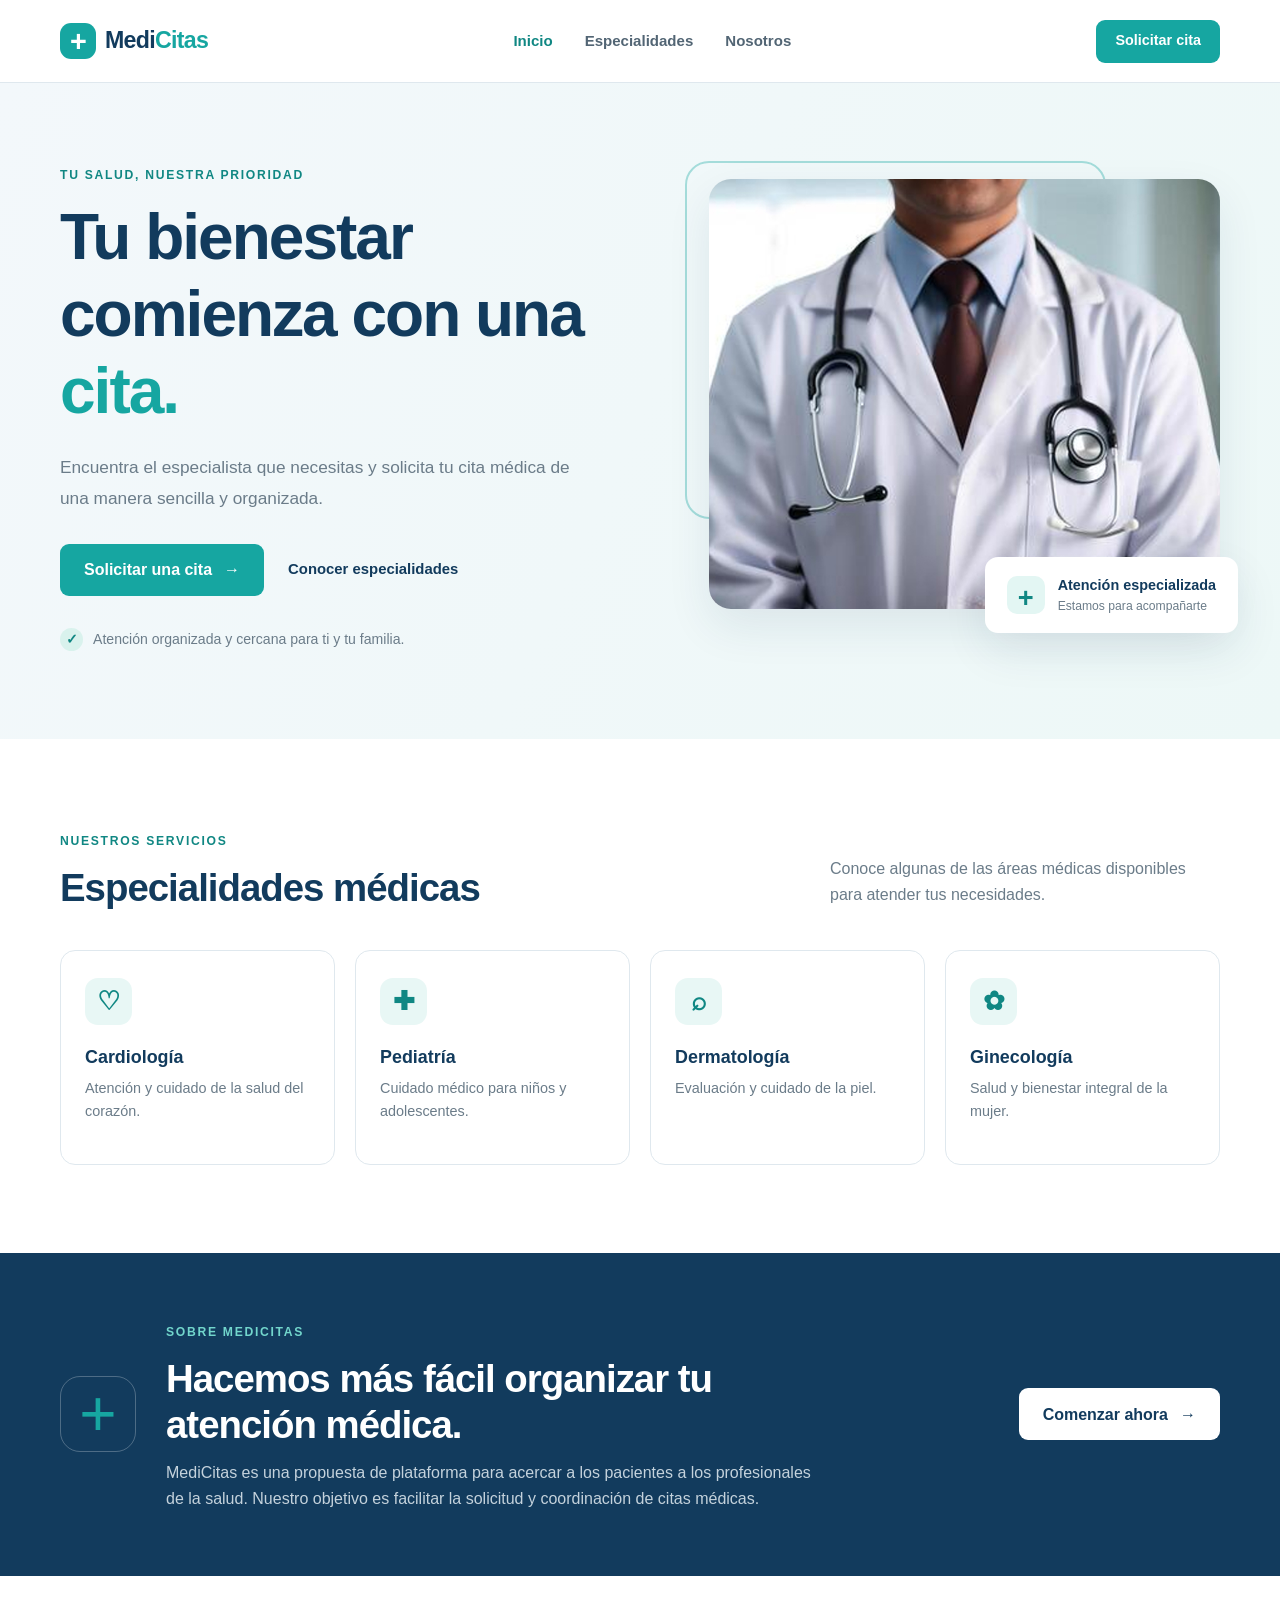
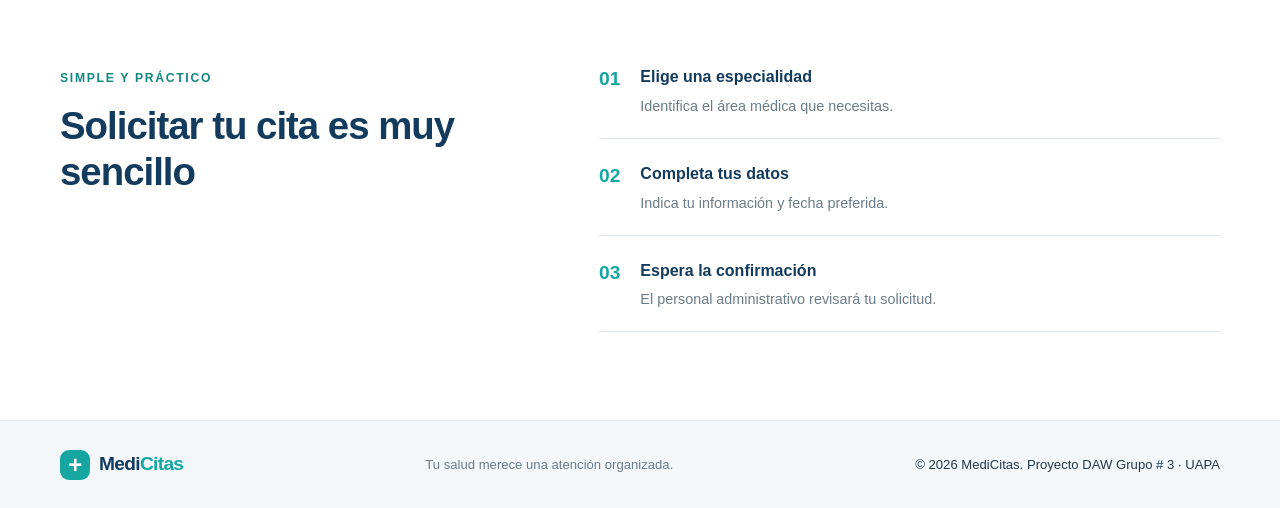
==== index.html @ 459c17ff "Add files via upload" ====
<!DOCTYPE html>
<html lang="es-DO">
<head>
    <meta charset="UTF-8">
    <meta name="viewport" content="width=device-width, initial-scale=1.0">
    <meta name="description" content="MediCitas: encuentra especialistas y solicita tu próxima cita médica.">
    <title>MediCitas | Atención médica a tu alcance</title>
    <link rel="stylesheet" href="css/estilos.css">
</head>
<body>
    <header class="encabezado-sitio">
        <div class="contenedor contenido-encabezado">
            <a class="marca" href="index.html" aria-label="MediCitas, página de inicio">
                <span class="marca-icono">+</span>
                <span>Medi<span class="marca-acento">Citas</span></span>
            </a>

            <nav class="menu-principal" aria-label="Navegación principal">
                <ul>
                    <li><a class="enlace-menu activo" href="index.html">Inicio</a></li>
                    <li><a class="enlace-menu" href="#especialidades">Especialidades</a></li>
                    <li><a class="enlace-menu" href="#nosotros">Nosotros</a></li>
                </ul>
            </nav>

            <a class="boton boton-pequeno" href="solicitar-cita.html">Solicitar cita</a>
        </div>
    </header>

    <main>
        <section class="portada" id="inicio">
            <div class="contenedor contenido-portada">
                <div class="texto-portada">
                    <span class="antetitulo">Tu salud, nuestra prioridad</span>
                    <h1>Tu bienestar comienza con una <span class="texto-acento">cita.</span></h1>
                    <p class="descripcion-portada">
                        Encuentra el especialista que necesitas y solicita tu cita médica
                        de una manera sencilla y organizada.
                    </p>
                    <div class="acciones-portada">
                        <a class="boton" href="solicitar-cita.html">Solicitar una cita <span aria-hidden="true">→</span></a>
                        <a class="enlace-texto" href="#especialidades">Conocer especialidades</a>
                    </div>
                    <div class="nota-portada">
                        <span class="nota-marca">✓</span>
                        Atención organizada y cercana para ti y tu familia.
                    </div>
                </div>

                <div class="marco-imagen-portada">
                    <img
                        class="imagen-portada"
                        src="imagenes/doctora.jpg"
                        alt="Doctora con bata blanca en un consultorio médico">
                    <div class="leyenda-imagen">
                        <span class="icono-leyenda">+</span>
                        <span><strong>Atención especializada</strong><small>Estamos para acompañarte</small></span>
                    </div>
                </div>
            </div>
        </section>

        <section class="seccion seccion-especialidades" id="especialidades">
            <div class="contenedor">
                <div class="encabezado-seccion">
                    <div>
                        <span class="antetitulo">Nuestros servicios</span>
                        <h2>Especialidades médicas</h2>
                    </div>
                    <p>Conoce algunas de las áreas médicas disponibles para atender tus necesidades.</p>
                </div>

                <ul class="cuadricula-especialidades">
                    <li class="tarjeta-especialidad">
                        <span class="icono-especialidad">♡</span>
                        <h3>Cardiología</h3>
                        <p>Atención y cuidado de la salud del corazón.</p>
                    </li>
                    <li class="tarjeta-especialidad">
                        <span class="icono-especialidad">✚</span>
                        <h3>Pediatría</h3>
                        <p>Cuidado médico para niños y adolescentes.</p>
                    </li>
                    <li class="tarjeta-especialidad">
                        <span class="icono-especialidad">⌕</span>
                        <h3>Dermatología</h3>
                        <p>Evaluación y cuidado de la piel.</p>
                    </li>
                    <li class="tarjeta-especialidad">
                        <span class="icono-especialidad">✿</span>
                        <h3>Ginecología</h3>
                        <p>Salud y bienestar integral de la mujer.</p>
                    </li>
                </ul>
            </div>
        </section>

        <section class="seccion seccion-nosotros" id="nosotros">
            <div class="contenedor contenido-nosotros">
                <div class="simbolo-nosotros">+</div>
                <div>
                    <span class="antetitulo">Sobre MediCitas</span>
                    <h2>Hacemos más fácil organizar tu atención médica.</h2>
                    <p>
                        MediCitas es una propuesta de plataforma para acercar a los pacientes
                        a los profesionales de la salud. Nuestro objetivo es facilitar la
                        solicitud y coordinación de citas médicas.
                    </p>
                </div>
                <a class="boton boton-claro" href="solicitar-cita.html">Comenzar ahora <span aria-hidden="true">→</span></a>
            </div>
        </section>

        <section class="seccion seccion-pasos">
            <div class="contenedor contenido-pasos">
                <div>
                    <span class="antetitulo">Simple y práctico</span>
                    <h2>Solicitar tu cita es muy sencillo</h2>
                </div>
                <ol class="lista-pasos">
                    <li><span>01</span><div><strong>Elige una especialidad</strong><p>Identifica el área médica que necesitas.</p></div></li>
                    <li><span>02</span><div><strong>Completa tus datos</strong><p>Indica tu información y fecha preferida.</p></div></li>
                    <li><span>03</span><div><strong>Espera la confirmación</strong><p>El personal administrativo revisará tu solicitud.</p></div></li>
                </ol>
            </div>
        </section>
    </main>

    <footer class="pie-pagina">
        <div class="contenedor contenido-pie">
            <a class="marca marca-pie" href="index.html"><span class="marca-icono">+</span><span>Medi<span class="marca-acento">Citas</span></span></a>
            <p>Tu salud merece una atención organizada.</p>
            <small>© 2026 MediCitas. Proyecto DAW Grupo # 3 · UAPA</small>
        </div>
    </footer>
</body>
</html>
---- css/estilos.css ----
/* =========================================
   MEDICITAS - Hoja de estilos compartida
   Proyecto académico: HTML5 y CSS3
   ========================================= */

/* 1. Selectores de etiqueta */
:root {
    --azul-marino: #123b5d;
    --azul-marino-oscuro: #0b2b45;
    --verde-azulado: #16a6a1;
    --verde-azulado-oscuro: #108783;
    --texto: #253746;
    --texto-suave: #6b7c89;
    --fondo: #f3f7fa;
    --blanco: #ffffff;
    --borde: #dfe8ee;
    --sombra: 0 18px 45px rgba(18, 59, 93, 0.09);
}

* {
    box-sizing: border-box;
}

html {
    scroll-behavior: smooth;
}

body {
    margin: 0;
    background: var(--blanco);
    color: var(--texto);
    font-family: Arial, Helvetica, sans-serif;
    line-height: 1.6;
}

img {
    display: block;
    max-width: 100%;
}

a {
    color: inherit;
    text-decoration: none;
}

ul,
ol {
    padding: 0;
}

button,
input,
select,
textarea {
    font: inherit;
}

h1,
h2,
h3,
p {
    margin-top: 0;
}

h1,
h2,
h3 {
    color: var(--azul-marino);
    line-height: 1.2;
}

h1 {
    font-size: clamp(2.5rem, 5vw, 4.4rem);
    letter-spacing: -2px;
}

h2 {
    font-size: clamp(1.8rem, 3vw, 2.5rem);
    letter-spacing: -1px;
}

p {
    color: var(--texto-suave);
}

/* 2. Selectores de clase */
.contenedor {
    width: min(1160px, calc(100% - 48px));
    margin: 0 auto;
}

.encabezado-sitio {
    position: relative;
    z-index: 5;
    background: var(--blanco);
    border-bottom: 1px solid var(--borde);
}

.contenido-encabezado {
    min-height: 82px;
    display: flex;
    align-items: center;
    justify-content: space-between;
    gap: 28px;
}

.marca {
    display: inline-flex;
    align-items: center;
    gap: 9px;
    color: var(--azul-marino);
    font-size: 1.45rem;
    font-weight: 800;
    letter-spacing: -0.7px;
}

.marca-icono,
.icono-lateral {
    display: inline-grid;
    place-items: center;
    width: 36px;
    height: 36px;
    border-radius: 11px;
    background: var(--verde-azulado);
    color: var(--blanco);
    font-size: 1.8rem;
    line-height: 1;
}

.marca-acento,
.texto-acento {
    color: var(--verde-azulado);
}

.menu-principal ul {
    display: flex;
    align-items: center;
    gap: 32px;
    margin: 0;
    list-style: none;
}

.enlace-menu {
    color: #526574;
    font-size: 0.94rem;
    font-weight: 600;
    transition: color 0.2s ease;
}

.enlace-menu:hover,
.enlace-menu.activo {
    color: var(--verde-azulado-oscuro);
}

.boton {
    display: inline-flex;
    align-items: center;
    justify-content: center;
    gap: 12px;
    min-height: 52px;
    padding: 0 24px;
    border: 0;
    border-radius: 9px;
    background: var(--verde-azulado);
    color: var(--blanco);
    font-weight: 700;
    cursor: pointer;
    transition: background 0.2s ease, transform 0.2s ease;
}

.boton:hover {
    background: var(--verde-azulado-oscuro);
    transform: translateY(-1px);
}

.boton-pequeno {
    min-height: 43px;
    padding: 0 19px;
    font-size: 0.9rem;
}

.portada {
    overflow: hidden;
    padding: 78px 0 88px;
    background: linear-gradient(115deg, #f3f8fb 0%, #edf8f7 100%);
}

.contenido-portada {
    display: grid;
    grid-template-columns: 1.02fr 0.98fr;
    align-items: center;
    gap: 68px;
}

.antetitulo {
    display: inline-block;
    margin-bottom: 14px;
    color: var(--verde-azulado-oscuro);
    font-size: 0.76rem;
    font-weight: 800;
    letter-spacing: 1.7px;
    text-transform: uppercase;
}

.texto-portada h1 {
    max-width: 600px;
    margin-bottom: 22px;
}

.descripcion-portada {
    max-width: 510px;
    margin-bottom: 30px;
    font-size: 1.08rem;
    line-height: 1.8;
}

.acciones-portada {
    display: flex;
    align-items: center;
    flex-wrap: wrap;
    gap: 24px;
}

.enlace-texto,
.enlace-volver {
    color: var(--azul-marino);
    font-size: 0.93rem;
    font-weight: 700;
}

.enlace-texto:hover,
.enlace-volver:hover {
    color: var(--verde-azulado-oscuro);
}

.nota-portada {
    display: flex;
    align-items: center;
    gap: 10px;
    margin-top: 32px;
    color: var(--texto-suave);
    font-size: 0.88rem;
}

.nota-marca {
    display: grid;
    place-items: center;
    width: 23px;
    height: 23px;
    border-radius: 50%;
    background: #d9f2ed;
    color: var(--verde-azulado-oscuro);
    font-weight: 800;
}

.marco-imagen-portada {
    position: relative;
    padding: 0 0 24px 24px;
}

.marco-imagen-portada::before {
    position: absolute;
    top: -18px;
    left: 0;
    width: 78%;
    height: 78%;
    border: 2px solid rgba(22, 166, 161, 0.35);
    border-radius: 24px;
    content: "";
}

.imagen-portada {
    position: relative;
    width: 100%;
    height: 430px;
    border-radius: 22px;
    object-fit: cover;
    box-shadow: var(--sombra);
}

.leyenda-imagen {
    position: absolute;
    right: -18px;
    bottom: 0;
    display: flex;
    align-items: center;
    gap: 13px;
    padding: 17px 22px;
    border-radius: 13px;
    background: var(--blanco);
    box-shadow: var(--sombra);
}

.icono-leyenda {
    display: grid;
    place-items: center;
    width: 38px;
    height: 38px;
    border-radius: 10px;
    background: #e3f6f3;
    color: var(--verde-azulado-oscuro);
    font-size: 1.7rem;
    font-weight: 700;
}

.leyenda-imagen strong,
.leyenda-imagen small {
    display: block;
}

.leyenda-imagen strong {
    color: var(--azul-marino);
    font-size: 0.9rem;
}

.leyenda-imagen small {
    color: var(--texto-suave);
    font-size: 0.76rem;
}

.seccion {
    padding: 88px 0;
}

.encabezado-seccion {
    display: flex;
    align-items: end;
    justify-content: space-between;
    gap: 30px;
    margin-bottom: 38px;
}

.encabezado-seccion h2 {
    margin-bottom: 0;
}

.encabezado-seccion > p {
    max-width: 390px;
    margin-bottom: 4px;
}

.cuadricula-especialidades {
    display: grid;
    grid-template-columns: repeat(4, 1fr);
    gap: 20px;
    margin: 0;
    list-style: none;
}

.tarjeta-especialidad {
    min-height: 215px;
    padding: 27px 24px;
    border: 1px solid var(--borde);
    border-radius: 15px;
    background: var(--blanco);
    transition: box-shadow 0.2s ease, transform 0.2s ease;
}

.tarjeta-especialidad:hover {
    transform: translateY(-4px);
    box-shadow: var(--sombra);
}

.icono-especialidad {
    display: grid;
    place-items: center;
    width: 47px;
    height: 47px;
    margin-bottom: 22px;
    border-radius: 13px;
    background: #e8f7f5;
    color: var(--verde-azulado-oscuro);
    font-size: 1.6rem;
    font-weight: 700;
}

.tarjeta-especialidad h3 {
    margin-bottom: 9px;
    font-size: 1.12rem;
}

.tarjeta-especialidad p {
    margin-bottom: 0;
    font-size: 0.9rem;
}

.seccion-nosotros {
    padding: 65px 0;
    background: var(--azul-marino);
}

.contenido-nosotros {
    display: grid;
    grid-template-columns: auto 1fr auto;
    align-items: center;
    gap: 30px;
}

.simbolo-nosotros {
    display: grid;
    place-items: center;
    width: 76px;
    height: 76px;
    border: 1px solid rgba(255, 255, 255, 0.25);
    border-radius: 20px;
    color: var(--verde-azulado);
    font-size: 4rem;
    font-weight: 300;
    line-height: 1;
}

.contenido-nosotros h2 {
    max-width: 650px;
    margin-bottom: 12px;
    color: var(--blanco);
}

.contenido-nosotros p {
    max-width: 650px;
    margin-bottom: 0;
    color: #c4d2dc;
}

.contenido-nosotros .antetitulo {
    color: #72d6cc;
}

.boton-claro {
    background: var(--blanco);
    color: var(--azul-marino);
    white-space: nowrap;
}

.boton-claro:hover {
    background: #eaf5f5;
    color: var(--azul-marino);
}

.contenido-pasos {
    display: grid;
    grid-template-columns: 0.85fr 1.15fr;
    gap: 80px;
}

.contenido-pasos h2 {
    max-width: 400px;
}

.lista-pasos {
    display: grid;
    gap: 22px;
    margin: 0;
    list-style: none;
}

.lista-pasos li {
    display: flex;
    gap: 20px;
    padding-bottom: 20px;
    border-bottom: 1px solid var(--borde);
}

.lista-pasos li > span {
    color: var(--verde-azulado);
    font-size: 1.2rem;
    font-weight: 800;
}

.lista-pasos strong {
    color: var(--azul-marino);
}

.lista-pasos p {
    margin: 5px 0 0;
    font-size: 0.9rem;
}

.pie-pagina {
    padding: 28px 0;
    background: #f3f7fa;
    border-top: 1px solid var(--borde);
}

.contenido-pie {
    display: flex;
    align-items: center;
    justify-content: space-between;
    gap: 20px;
}

.marca-pie {
    font-size: 1.2rem;
}

.marca-pie .marca-icono {
    width: 30px;
    height: 30px;
    border-radius: 9px;
    font-size: 1.5rem;
}

.contenido-pie p,
.contenido-pie small {
    margin: 0;
    font-size: 0.82rem;
}

.pagina-formulario {
    min-height: 70vh;
    padding-bottom: 80px;
    background: var(--fondo);
}

.intro-formulario {
    padding: 58px 0 48px;
    background: linear-gradient(115deg, #f3f8fb 0%, #edf8f7 100%);
    text-align: center;
}

.intro-formulario h1 {
    margin-bottom: 12px;
    font-size: clamp(2.2rem, 4vw, 3.2rem);
}

.intro-formulario p {
    margin-bottom: 18px;
}

.seccion-formulario {
    display: grid;
    grid-template-columns: 0.72fr 1.55fr;
    align-items: start;
    gap: 30px;
    padding-top: 42px;
}

.lateral-formulario {
    position: sticky;
    top: 24px;
    padding: 30px;
    border-radius: 16px;
    background: var(--azul-marino);
    color: var(--blanco);
}

.lateral-formulario h2 {
    margin: 24px 0 14px;
    color: var(--blanco);
    font-size: 1.7rem;
}

.lateral-formulario > p {
    color: #c7d5df;
    font-size: 0.94rem;
}

.icono-lateral {
    width: 48px;
    height: 48px;
    border-radius: 14px;
    font-size: 2.2rem;
}

.recordatorio-lateral {
    margin-top: 35px;
    padding: 18px;
    border: 1px solid rgba(255, 255, 255, 0.2);
    border-radius: 12px;
    background: rgba(255, 255, 255, 0.07);
}

.recordatorio-lateral strong {
    color: #72d6cc;
}

.recordatorio-lateral p {
    margin: 7px 0 0;
    color: #d2dfe7;
    font-size: 0.86rem;
}

.tarjeta-formulario {
    padding: 36px;
    border: 1px solid var(--borde);
    border-radius: 16px;
    background: var(--blanco);
    box-shadow: var(--sombra);
}

.encabezado-tarjeta {
    display: flex;
    align-items: end;
    justify-content: space-between;
    gap: 20px;
    margin-bottom: 30px;
}

.encabezado-tarjeta h2 {
    margin: 0;
    font-size: 1.65rem;
}

.encabezado-tarjeta .antetitulo {
    margin-bottom: 7px;
}

.nota-requeridos {
    color: var(--texto-suave);
    font-size: 0.78rem;
}

fieldset {
    min-width: 0;
    margin: 0 0 30px;
    padding: 0;
    border: 0;
}

legend {
    width: 100%;
    margin-bottom: 20px;
    padding-bottom: 12px;
    border-bottom: 1px solid var(--borde);
    color: var(--azul-marino);
    font-size: 1.05rem;
    font-weight: 800;
}

.cuadricula-formulario {
    display: grid;
    grid-template-columns: repeat(2, minmax(0, 1fr));
    gap: 20px;
}

.grupo-campo {
    display: flex;
    flex-direction: column;
    gap: 8px;
}

.grupo-campo label {
    color: var(--texto);
    font-size: 0.87rem;
    font-weight: 700;
}

.grupo-campo input,
.grupo-campo select,
.grupo-campo textarea {
    width: 100%;
    min-height: 48px;
    padding: 11px 13px;
    border: 1px solid #d7e1e8;
    border-radius: 8px;
    outline: none;
    background: #fbfdfe;
    color: var(--texto);
    font-size: 0.9rem;
}

.grupo-campo textarea {
    min-height: 115px;
    resize: vertical;
}

.grupo-campo input:focus,
.grupo-campo select:focus,
.grupo-campo textarea:focus {
    border-color: var(--verde-azulado);
    box-shadow: 0 0 0 3px rgba(22, 166, 161, 0.12);
}

.ancho-completo {
    grid-column: 1 / -1;
}

.acciones-formulario {
    display: flex;
    align-items: center;
    justify-content: space-between;
    gap: 20px;
    padding-top: 22px;
    border-top: 1px solid var(--borde);
}

.acciones-formulario p {
    max-width: 340px;
    margin: 0;
    font-size: 0.78rem;
}

/* 3. Selectores de ID */
#inicio,
#especialidades,
#nosotros {
    scroll-margin-top: 25px;
}

/* 4. Adaptación a pantallas pequeñas */
@media (max-width: 900px) {
    .contenido-portada {
        gap: 35px;
    }

    .cuadricula-especialidades {
        grid-template-columns: repeat(2, 1fr);
    }

    .contenido-nosotros {
        grid-template-columns: auto 1fr;
    }

    .contenido-nosotros .boton {
        grid-column: 2;
        justify-self: start;
    }

    .seccion-formulario {
        grid-template-columns: 1fr;
    }

    .lateral-formulario {
        position: static;
    }

    .contenido-pasos {
        gap: 35px;
    }
}

@media (max-width: 650px) {
    .contenedor {
        width: min(100% - 32px, 520px);
    }

    .contenido-encabezado {
        min-height: auto;
        padding-top: 17px;
        padding-bottom: 17px;
        flex-wrap: wrap;
        gap: 15px;
    }

    .menu-principal {
        order: 3;
        width: 100%;
    }

    .menu-principal ul {
        justify-content: space-between;
        gap: 12px;
    }

    .enlace-menu {
        font-size: 0.82rem;
    }

    .contenido-encabezado > .boton {
        margin-left: auto;
    }

    .portada {
        padding: 55px 0 65px;
    }

    .contenido-portada,
    .contenido-pasos {
        grid-template-columns: 1fr;
    }

    .texto-portada h1 {
        font-size: 2.8rem;
    }

    .marco-imagen-portada {
        margin: 12px 12px 0 0;
    }

    .imagen-portada {
        height: 310px;
    }

    .leyenda-imagen {
        right: -10px;
    }

    .seccion {
        padding: 65px 0;
    }

    .encabezado-seccion {
        display: block;
    }

    .encabezado-seccion > p {
        margin-top: 15px;
    }

    .cuadricula-especialidades {
        grid-template-columns: 1fr;
    }

    .contenido-nosotros {
        grid-template-columns: 1fr;
    }

    .contenido-nosotros .boton {
        grid-column: auto;
    }

    .contenido-pie {
        flex-direction: column;
        align-items: flex-start;
    }

    .intro-formulario {
        padding: 45px 0 38px;
    }

    .tarjeta-formulario {
        padding: 24px 18px;
    }

    .encabezado-tarjeta {
        align-items: flex-start;
        flex-direction: column;
    }

    .cuadricula-formulario {
        grid-template-columns: 1fr;
    }

    .ancho-completo {
        grid-column: auto;
    }

    .acciones-formulario {
        align-items: stretch;
        flex-direction: column;
    }

    .acciones-formulario .boton {
        width: 100%;
    }
}
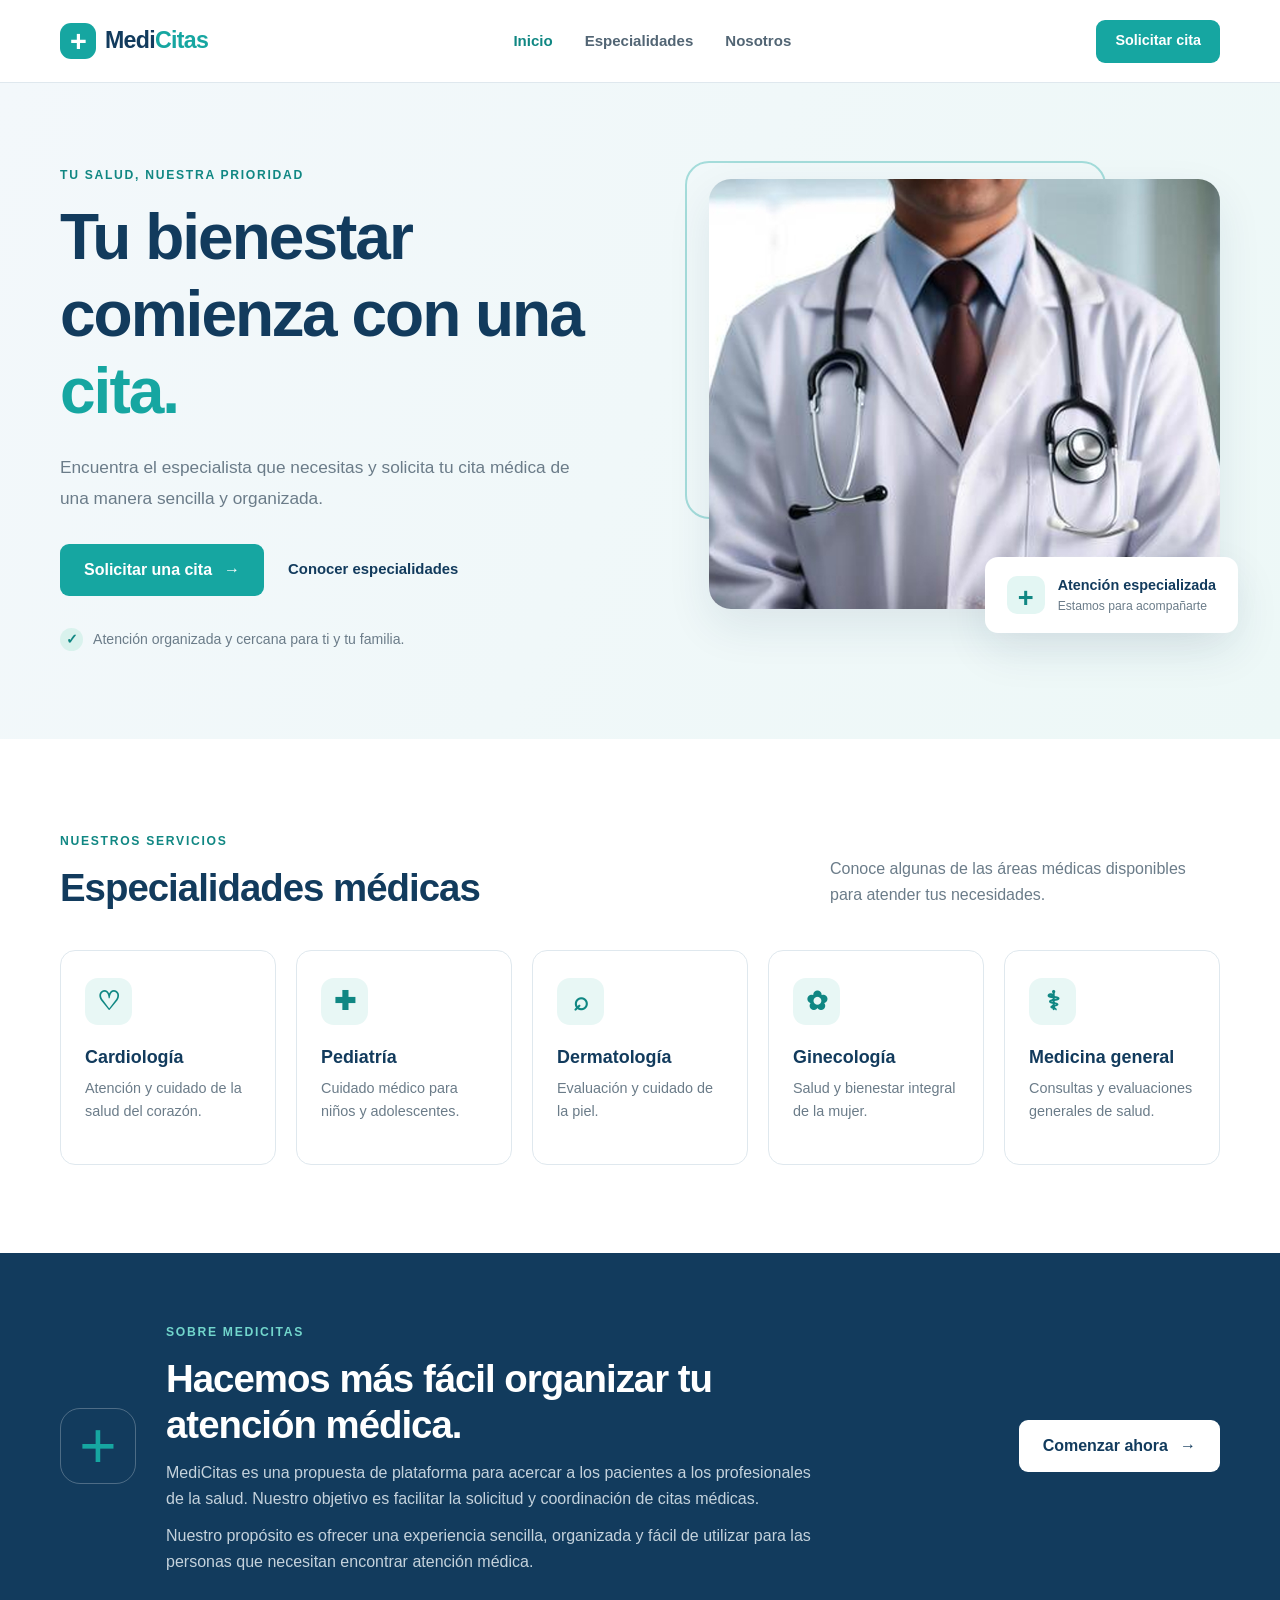
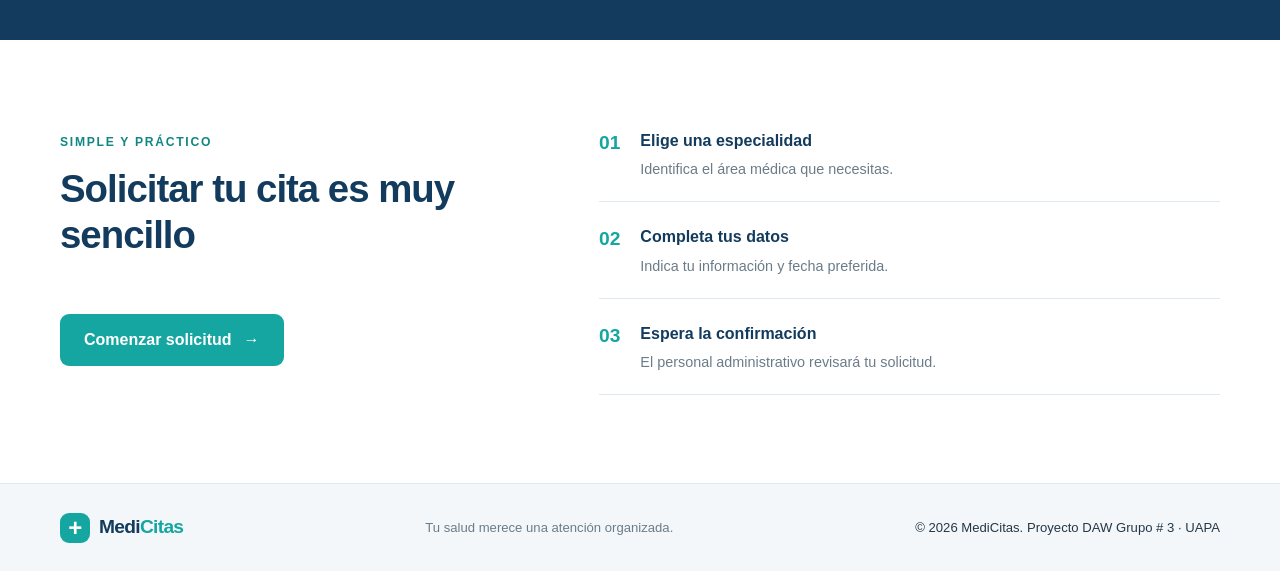
==== commit e5ad71c4: "Consolidación de fase 1: integrar aportes de Josué Ramírez Se integran al sitio principal los conten" ====
--- a/index.html
+++ b/index.html
@@ -11,13 +11,13 @@
     <header class="encabezado-sitio">
         <div class="contenedor contenido-encabezado">
             <a class="marca" href="index.html" aria-label="MediCitas, página de inicio">
-                <span class="marca-icono">+</span>
+                <span class="marca-icono" aria-hidden="true">+</span>
                 <span>Medi<span class="marca-acento">Citas</span></span>
             </a>
 
             <nav class="menu-principal" aria-label="Navegación principal">
                 <ul>
-                    <li><a class="enlace-menu activo" href="index.html">Inicio</a></li>
+                    <li><a class="enlace-menu activo" href="index.html" aria-current="page">Inicio</a></li>
                     <li><a class="enlace-menu" href="#especialidades">Especialidades</a></li>
                     <li><a class="enlace-menu" href="#nosotros">Nosotros</a></li>
                 </ul>
@@ -42,7 +42,7 @@
                         <a class="enlace-texto" href="#especialidades">Conocer especialidades</a>
                     </div>
                     <div class="nota-portada">
-                        <span class="nota-marca">✓</span>
+                        <span class="nota-marca" aria-hidden="true">✓</span>
                         Atención organizada y cercana para ti y tu familia.
                     </div>
                 </div>
@@ -53,7 +53,7 @@
                         src="imagenes/doctora.jpg"
                         alt="Doctora con bata blanca en un consultorio médico">
                     <div class="leyenda-imagen">
-                        <span class="icono-leyenda">+</span>
+                        <span class="icono-leyenda" aria-hidden="true">+</span>
                         <span><strong>Atención especializada</strong><small>Estamos para acompañarte</small></span>
                     </div>
                 </div>
@@ -72,24 +72,30 @@
 
                 <ul class="cuadricula-especialidades">
                     <li class="tarjeta-especialidad">
-                        <span class="icono-especialidad">♡</span>
+                        <span class="icono-especialidad" aria-hidden="true">♡</span>
                         <h3>Cardiología</h3>
                         <p>Atención y cuidado de la salud del corazón.</p>
                     </li>
                     <li class="tarjeta-especialidad">
-                        <span class="icono-especialidad">✚</span>
+                        <span class="icono-especialidad" aria-hidden="true">✚</span>
                         <h3>Pediatría</h3>
                         <p>Cuidado médico para niños y adolescentes.</p>
                     </li>
                     <li class="tarjeta-especialidad">
-                        <span class="icono-especialidad">⌕</span>
+                        <span class="icono-especialidad" aria-hidden="true">⌕</span>
                         <h3>Dermatología</h3>
                         <p>Evaluación y cuidado de la piel.</p>
                     </li>
                     <li class="tarjeta-especialidad">
-                        <span class="icono-especialidad">✿</span>
+                        <span class="icono-especialidad" aria-hidden="true">✿</span>
                         <h3>Ginecología</h3>
                         <p>Salud y bienestar integral de la mujer.</p>
+                    </li>
+                    <!-- Aporte: Josué Ramírez -->
+                    <li class="tarjeta-especialidad">
+                        <span class="icono-especialidad" aria-hidden="true">⚕</span>
+                        <h3>Medicina general</h3>
+                        <p>Consultas y evaluaciones generales de salud.</p>
                     </li>
                 </ul>
             </div>
@@ -97,7 +103,7 @@
 
         <section class="seccion seccion-nosotros" id="nosotros">
             <div class="contenedor contenido-nosotros">
-                <div class="simbolo-nosotros">+</div>
+                <div class="simbolo-nosotros" aria-hidden="true">+</div>
                 <div>
                     <span class="antetitulo">Sobre MediCitas</span>
                     <h2>Hacemos más fácil organizar tu atención médica.</h2>
@@ -105,6 +111,12 @@
                         MediCitas es una propuesta de plataforma para acercar a los pacientes
                         a los profesionales de la salud. Nuestro objetivo es facilitar la
                         solicitud y coordinación de citas médicas.
+                    </p>
+                    <!-- Aporte: Josué Ramírez -->
+                    <p>
+                        Nuestro propósito es ofrecer una experiencia sencilla,
+                        organizada y fácil de utilizar para las personas que
+                        necesitan encontrar atención médica.
                     </p>
                 </div>
                 <a class="boton boton-claro" href="solicitar-cita.html">Comenzar ahora <span aria-hidden="true">→</span></a>
@@ -116,6 +128,8 @@
                 <div>
                     <span class="antetitulo">Simple y práctico</span>
                     <h2>Solicitar tu cita es muy sencillo</h2>
+                    <!-- Aporte: Josué Ramírez -->
+                    <a class="boton boton-pasos" href="solicitar-cita.html">Comenzar solicitud <span aria-hidden="true">→</span></a>
                 </div>
                 <ol class="lista-pasos">
                     <li><span>01</span><div><strong>Elige una especialidad</strong><p>Identifica el área médica que necesitas.</p></div></li>
@@ -128,7 +142,7 @@
 
     <footer class="pie-pagina">
         <div class="contenedor contenido-pie">
-            <a class="marca marca-pie" href="index.html"><span class="marca-icono">+</span><span>Medi<span class="marca-acento">Citas</span></span></a>
+            <a class="marca marca-pie" href="index.html"><span class="marca-icono" aria-hidden="true">+</span><span>Medi<span class="marca-acento">Citas</span></span></a>
             <p>Tu salud merece una atención organizada.</p>
             <small>© 2026 MediCitas. Proyecto DAW Grupo # 3 · UAPA</small>
         </div>
--- a/css/estilos.css
+++ b/css/estilos.css
@@ -1,845 +1,906 @@
 /* =========================================
    MEDICITAS - Hoja de estilos compartida
-   Proyecto académico: HTML5 y CSS3
    ========================================= */
 
 /* 1. Selectores de etiqueta */
 :root {
-    --azul-marino: #123b5d;
-    --azul-marino-oscuro: #0b2b45;
-    --verde-azulado: #16a6a1;
-    --verde-azulado-oscuro: #108783;
-    --texto: #253746;
-    --texto-suave: #6b7c89;
-    --fondo: #f3f7fa;
-    --blanco: #ffffff;
-    --borde: #dfe8ee;
-    --sombra: 0 18px 45px rgba(18, 59, 93, 0.09);
+  --azul-marino: #123b5d;
+  --azul-marino-oscuro: #0b2b45;
+  --verde-azulado: #16a6a1;
+  --verde-azulado-oscuro: #108783;
+  --texto: #253746;
+  --texto-suave: #6b7c89;
+  --fondo: #f3f7fa;
+  --blanco: #ffffff;
+  --borde: #dfe8ee;
+  --sombra: 0 18px 45px rgba(18, 59, 93, 0.09);
 }
 
 * {
-    box-sizing: border-box;
+  box-sizing: border-box;
 }
 
 html {
-    scroll-behavior: smooth;
+  scroll-behavior: smooth;
 }
 
 body {
-    margin: 0;
-    background: var(--blanco);
-    color: var(--texto);
-    font-family: Arial, Helvetica, sans-serif;
-    line-height: 1.6;
+  margin: 0;
+  background: var(--blanco);
+  color: var(--texto);
+  font-family: Arial, Helvetica, sans-serif;
+  line-height: 1.6;
 }
 
 img {
-    display: block;
-    max-width: 100%;
+  display: block;
+  max-width: 100%;
 }
 
 a {
-    color: inherit;
-    text-decoration: none;
+  color: inherit;
+  text-decoration: none;
 }
 
 ul,
 ol {
-    padding: 0;
+  padding: 0;
 }
 
 button,
 input,
 select,
 textarea {
-    font: inherit;
+  font: inherit;
 }
 
 h1,
 h2,
 h3,
 p {
-    margin-top: 0;
+  margin-top: 0;
 }
 
 h1,
 h2,
 h3 {
-    color: var(--azul-marino);
-    line-height: 1.2;
+  color: var(--azul-marino);
+  line-height: 1.2;
 }
 
 h1 {
-    font-size: clamp(2.5rem, 5vw, 4.4rem);
-    letter-spacing: -2px;
+  font-size: clamp(2.5rem, 5vw, 4.4rem);
+  letter-spacing: -2px;
 }
 
 h2 {
-    font-size: clamp(1.8rem, 3vw, 2.5rem);
-    letter-spacing: -1px;
+  font-size: clamp(1.8rem, 3vw, 2.5rem);
+  letter-spacing: -1px;
 }
 
 p {
-    color: var(--texto-suave);
+  color: var(--texto-suave);
 }
 
 /* 2. Selectores de clase */
 .contenedor {
-    width: min(1160px, calc(100% - 48px));
-    margin: 0 auto;
+  width: min(1160px, calc(100% - 48px));
+  margin: 0 auto;
 }
 
 .encabezado-sitio {
-    position: relative;
-    z-index: 5;
-    background: var(--blanco);
-    border-bottom: 1px solid var(--borde);
+  position: relative;
+  z-index: 5;
+  background: var(--blanco);
+  border-bottom: 1px solid var(--borde);
 }
 
 .contenido-encabezado {
-    min-height: 82px;
-    display: flex;
-    align-items: center;
-    justify-content: space-between;
-    gap: 28px;
+  min-height: 82px;
+  display: flex;
+  align-items: center;
+  justify-content: space-between;
+  gap: 28px;
 }
 
 .marca {
-    display: inline-flex;
-    align-items: center;
-    gap: 9px;
-    color: var(--azul-marino);
-    font-size: 1.45rem;
-    font-weight: 800;
-    letter-spacing: -0.7px;
+  display: inline-flex;
+  align-items: center;
+  gap: 9px;
+  color: var(--azul-marino);
+  font-size: 1.45rem;
+  font-weight: 800;
+  letter-spacing: -0.7px;
 }
 
 .marca-icono,
 .icono-lateral {
-    display: inline-grid;
-    place-items: center;
-    width: 36px;
-    height: 36px;
-    border-radius: 11px;
-    background: var(--verde-azulado);
-    color: var(--blanco);
-    font-size: 1.8rem;
-    line-height: 1;
+  display: inline-grid;
+  place-items: center;
+  width: 36px;
+  height: 36px;
+  border-radius: 11px;
+  background: var(--verde-azulado);
+  color: var(--blanco);
+  font-size: 1.8rem;
+  line-height: 1;
 }
 
 .marca-acento,
 .texto-acento {
-    color: var(--verde-azulado);
+  color: var(--verde-azulado);
 }
 
 .menu-principal ul {
-    display: flex;
-    align-items: center;
-    gap: 32px;
-    margin: 0;
-    list-style: none;
+  display: flex;
+  align-items: center;
+  gap: 32px;
+  margin: 0;
+  list-style: none;
 }
 
 .enlace-menu {
-    color: #526574;
-    font-size: 0.94rem;
-    font-weight: 600;
-    transition: color 0.2s ease;
+  color: #526574;
+  font-size: 0.94rem;
+  font-weight: 600;
+  transition: color 0.2s ease;
 }
 
 .enlace-menu:hover,
 .enlace-menu.activo {
-    color: var(--verde-azulado-oscuro);
+  color: var(--verde-azulado-oscuro);
 }
 
 .boton {
-    display: inline-flex;
-    align-items: center;
-    justify-content: center;
-    gap: 12px;
-    min-height: 52px;
-    padding: 0 24px;
-    border: 0;
-    border-radius: 9px;
-    background: var(--verde-azulado);
-    color: var(--blanco);
-    font-weight: 700;
-    cursor: pointer;
-    transition: background 0.2s ease, transform 0.2s ease;
+  display: inline-flex;
+  align-items: center;
+  justify-content: center;
+  gap: 12px;
+  min-height: 52px;
+  padding: 0 24px;
+  border: 0;
+  border-radius: 9px;
+  background: var(--verde-azulado);
+  color: var(--blanco);
+  font-weight: 700;
+  cursor: pointer;
+  transition:
+    background 0.2s ease,
+    transform 0.2s ease;
 }
 
 .boton:hover {
-    background: var(--verde-azulado-oscuro);
-    transform: translateY(-1px);
+  background: var(--verde-azulado-oscuro);
+  transform: translateY(-1px);
 }
 
 .boton-pequeno {
-    min-height: 43px;
-    padding: 0 19px;
-    font-size: 0.9rem;
+  min-height: 43px;
+  padding: 0 19px;
+  font-size: 0.9rem;
 }
 
 .portada {
-    overflow: hidden;
-    padding: 78px 0 88px;
-    background: linear-gradient(115deg, #f3f8fb 0%, #edf8f7 100%);
+  overflow: hidden;
+  padding: 78px 0 88px;
+  background: linear-gradient(115deg, #f3f8fb 0%, #edf8f7 100%);
 }
 
 .contenido-portada {
-    display: grid;
-    grid-template-columns: 1.02fr 0.98fr;
-    align-items: center;
-    gap: 68px;
+  display: grid;
+  grid-template-columns: 1.02fr 0.98fr;
+  align-items: center;
+  gap: 68px;
 }
 
 .antetitulo {
-    display: inline-block;
-    margin-bottom: 14px;
-    color: var(--verde-azulado-oscuro);
-    font-size: 0.76rem;
-    font-weight: 800;
-    letter-spacing: 1.7px;
-    text-transform: uppercase;
+  display: inline-block;
+  margin-bottom: 14px;
+  color: var(--verde-azulado-oscuro);
+  font-size: 0.76rem;
+  font-weight: 800;
+  letter-spacing: 1.7px;
+  text-transform: uppercase;
 }
 
 .texto-portada h1 {
-    max-width: 600px;
-    margin-bottom: 22px;
+  max-width: 600px;
+  margin-bottom: 22px;
 }
 
 .descripcion-portada {
-    max-width: 510px;
-    margin-bottom: 30px;
-    font-size: 1.08rem;
-    line-height: 1.8;
+  max-width: 510px;
+  margin-bottom: 30px;
+  font-size: 1.08rem;
+  line-height: 1.8;
 }
 
 .acciones-portada {
-    display: flex;
-    align-items: center;
-    flex-wrap: wrap;
-    gap: 24px;
+  display: flex;
+  align-items: center;
+  flex-wrap: wrap;
+  gap: 24px;
 }
 
 .enlace-texto,
 .enlace-volver {
-    color: var(--azul-marino);
-    font-size: 0.93rem;
-    font-weight: 700;
+  color: var(--azul-marino);
+  font-size: 0.93rem;
+  font-weight: 700;
 }
 
 .enlace-texto:hover,
 .enlace-volver:hover {
-    color: var(--verde-azulado-oscuro);
+  color: var(--verde-azulado-oscuro);
 }
 
 .nota-portada {
-    display: flex;
-    align-items: center;
-    gap: 10px;
-    margin-top: 32px;
-    color: var(--texto-suave);
-    font-size: 0.88rem;
+  display: flex;
+  align-items: center;
+  gap: 10px;
+  margin-top: 32px;
+  color: var(--texto-suave);
+  font-size: 0.88rem;
 }
 
 .nota-marca {
-    display: grid;
-    place-items: center;
-    width: 23px;
-    height: 23px;
-    border-radius: 50%;
-    background: #d9f2ed;
-    color: var(--verde-azulado-oscuro);
-    font-weight: 800;
+  display: grid;
+  place-items: center;
+  width: 23px;
+  height: 23px;
+  border-radius: 50%;
+  background: #d9f2ed;
+  color: var(--verde-azulado-oscuro);
+  font-weight: 800;
 }
 
 .marco-imagen-portada {
-    position: relative;
-    padding: 0 0 24px 24px;
+  position: relative;
+  padding: 0 0 24px 24px;
 }
 
 .marco-imagen-portada::before {
-    position: absolute;
-    top: -18px;
-    left: 0;
-    width: 78%;
-    height: 78%;
-    border: 2px solid rgba(22, 166, 161, 0.35);
-    border-radius: 24px;
-    content: "";
+  position: absolute;
+  top: -18px;
+  left: 0;
+  width: 78%;
+  height: 78%;
+  border: 2px solid rgba(22, 166, 161, 0.35);
+  border-radius: 24px;
+  content: "";
 }
 
 .imagen-portada {
-    position: relative;
-    width: 100%;
-    height: 430px;
-    border-radius: 22px;
-    object-fit: cover;
-    box-shadow: var(--sombra);
+  position: relative;
+  width: 100%;
+  height: 430px;
+  border-radius: 22px;
+  object-fit: cover;
+  box-shadow: var(--sombra);
 }
 
 .leyenda-imagen {
-    position: absolute;
-    right: -18px;
-    bottom: 0;
-    display: flex;
-    align-items: center;
-    gap: 13px;
-    padding: 17px 22px;
-    border-radius: 13px;
-    background: var(--blanco);
-    box-shadow: var(--sombra);
+  position: absolute;
+  right: -18px;
+  bottom: 0;
+  display: flex;
+  align-items: center;
+  gap: 13px;
+  padding: 17px 22px;
+  border-radius: 13px;
+  background: var(--blanco);
+  box-shadow: var(--sombra);
 }
 
 .icono-leyenda {
-    display: grid;
-    place-items: center;
-    width: 38px;
-    height: 38px;
-    border-radius: 10px;
-    background: #e3f6f3;
-    color: var(--verde-azulado-oscuro);
-    font-size: 1.7rem;
-    font-weight: 700;
+  display: grid;
+  place-items: center;
+  width: 38px;
+  height: 38px;
+  border-radius: 10px;
+  background: #e3f6f3;
+  color: var(--verde-azulado-oscuro);
+  font-size: 1.7rem;
+  font-weight: 700;
 }
 
 .leyenda-imagen strong,
 .leyenda-imagen small {
-    display: block;
+  display: block;
 }
 
 .leyenda-imagen strong {
-    color: var(--azul-marino);
-    font-size: 0.9rem;
+  color: var(--azul-marino);
+  font-size: 0.9rem;
 }
 
 .leyenda-imagen small {
-    color: var(--texto-suave);
-    font-size: 0.76rem;
+  color: var(--texto-suave);
+  font-size: 0.76rem;
 }
 
 .seccion {
-    padding: 88px 0;
+  padding: 88px 0;
 }
 
 .encabezado-seccion {
-    display: flex;
-    align-items: end;
-    justify-content: space-between;
-    gap: 30px;
-    margin-bottom: 38px;
+  display: flex;
+  align-items: end;
+  justify-content: space-between;
+  gap: 30px;
+  margin-bottom: 38px;
 }
 
 .encabezado-seccion h2 {
-    margin-bottom: 0;
+  margin-bottom: 0;
 }
 
 .encabezado-seccion > p {
-    max-width: 390px;
-    margin-bottom: 4px;
+  max-width: 390px;
+  margin-bottom: 4px;
 }
 
 .cuadricula-especialidades {
-    display: grid;
-    grid-template-columns: repeat(4, 1fr);
-    gap: 20px;
-    margin: 0;
-    list-style: none;
+  display: grid;
+  grid-template-columns: repeat(5, 1fr);
+  gap: 20px;
+  margin: 0;
+  list-style: none;
 }
 
 .tarjeta-especialidad {
-    min-height: 215px;
-    padding: 27px 24px;
-    border: 1px solid var(--borde);
-    border-radius: 15px;
-    background: var(--blanco);
-    transition: box-shadow 0.2s ease, transform 0.2s ease;
+  min-height: 215px;
+  padding: 27px 24px;
+  border: 1px solid var(--borde);
+  border-radius: 15px;
+  background: var(--blanco);
+  transition:
+    box-shadow 0.2s ease,
+    transform 0.2s ease;
 }
 
 .tarjeta-especialidad:hover {
-    transform: translateY(-4px);
-    box-shadow: var(--sombra);
+  transform: translateY(-4px);
+  box-shadow: var(--sombra);
 }
 
 .icono-especialidad {
-    display: grid;
-    place-items: center;
-    width: 47px;
-    height: 47px;
-    margin-bottom: 22px;
-    border-radius: 13px;
-    background: #e8f7f5;
-    color: var(--verde-azulado-oscuro);
-    font-size: 1.6rem;
-    font-weight: 700;
+  display: grid;
+  place-items: center;
+  width: 47px;
+  height: 47px;
+  margin-bottom: 22px;
+  border-radius: 13px;
+  background: #e8f7f5;
+  color: var(--verde-azulado-oscuro);
+  font-size: 1.6rem;
+  font-weight: 700;
 }
 
 .tarjeta-especialidad h3 {
-    margin-bottom: 9px;
-    font-size: 1.12rem;
+  margin-bottom: 9px;
+  font-size: 1.12rem;
 }
 
 .tarjeta-especialidad p {
-    margin-bottom: 0;
-    font-size: 0.9rem;
+  margin-bottom: 0;
+  font-size: 0.9rem;
 }
 
 .seccion-nosotros {
-    padding: 65px 0;
-    background: var(--azul-marino);
+  padding: 65px 0;
+  background: var(--azul-marino);
 }
 
 .contenido-nosotros {
-    display: grid;
-    grid-template-columns: auto 1fr auto;
-    align-items: center;
-    gap: 30px;
+  display: grid;
+  grid-template-columns: auto 1fr auto;
+  align-items: center;
+  gap: 30px;
 }
 
 .simbolo-nosotros {
-    display: grid;
-    place-items: center;
-    width: 76px;
-    height: 76px;
-    border: 1px solid rgba(255, 255, 255, 0.25);
-    border-radius: 20px;
-    color: var(--verde-azulado);
-    font-size: 4rem;
-    font-weight: 300;
-    line-height: 1;
+  display: grid;
+  place-items: center;
+  width: 76px;
+  height: 76px;
+  border: 1px solid rgba(255, 255, 255, 0.25);
+  border-radius: 20px;
+  color: var(--verde-azulado);
+  font-size: 4rem;
+  font-weight: 300;
+  line-height: 1;
 }
 
 .contenido-nosotros h2 {
-    max-width: 650px;
-    margin-bottom: 12px;
-    color: var(--blanco);
+  max-width: 650px;
+  margin-bottom: 12px;
+  color: var(--blanco);
 }
 
 .contenido-nosotros p {
-    max-width: 650px;
-    margin-bottom: 0;
-    color: #c4d2dc;
+  max-width: 650px;
+  margin-bottom: 0;
+  color: #c4d2dc;
+}
+
+.contenido-nosotros p + p {
+  margin-top: 12px;
 }
 
 .contenido-nosotros .antetitulo {
-    color: #72d6cc;
+  color: #72d6cc;
 }
 
 .boton-claro {
-    background: var(--blanco);
-    color: var(--azul-marino);
-    white-space: nowrap;
+  background: var(--blanco);
+  color: var(--azul-marino);
+  white-space: nowrap;
 }
 
 .boton-claro:hover {
-    background: #eaf5f5;
-    color: var(--azul-marino);
+  background: #eaf5f5;
+  color: var(--azul-marino);
 }
 
 .contenido-pasos {
-    display: grid;
-    grid-template-columns: 0.85fr 1.15fr;
-    gap: 80px;
+  display: grid;
+  grid-template-columns: 0.85fr 1.15fr;
+  gap: 80px;
 }
 
 .contenido-pasos h2 {
-    max-width: 400px;
+  max-width: 400px;
+}
+
+.boton-pasos {
+  margin-top: 24px;
 }
 
 .lista-pasos {
-    display: grid;
-    gap: 22px;
-    margin: 0;
-    list-style: none;
+  display: grid;
+  gap: 22px;
+  margin: 0;
+  list-style: none;
 }
 
 .lista-pasos li {
-    display: flex;
-    gap: 20px;
-    padding-bottom: 20px;
-    border-bottom: 1px solid var(--borde);
+  display: flex;
+  gap: 20px;
+  padding-bottom: 20px;
+  border-bottom: 1px solid var(--borde);
 }
 
 .lista-pasos li > span {
-    color: var(--verde-azulado);
-    font-size: 1.2rem;
-    font-weight: 800;
+  color: var(--verde-azulado);
+  font-size: 1.2rem;
+  font-weight: 800;
 }
 
 .lista-pasos strong {
-    color: var(--azul-marino);
+  color: var(--azul-marino);
 }
 
 .lista-pasos p {
-    margin: 5px 0 0;
-    font-size: 0.9rem;
+  margin: 5px 0 0;
+  font-size: 0.9rem;
 }
 
 .pie-pagina {
-    padding: 28px 0;
-    background: #f3f7fa;
-    border-top: 1px solid var(--borde);
+  padding: 28px 0;
+  background: #f3f7fa;
+  border-top: 1px solid var(--borde);
 }
 
 .contenido-pie {
-    display: flex;
-    align-items: center;
-    justify-content: space-between;
-    gap: 20px;
+  display: flex;
+  align-items: center;
+  justify-content: space-between;
+  gap: 20px;
 }
 
 .marca-pie {
-    font-size: 1.2rem;
+  font-size: 1.2rem;
 }
 
 .marca-pie .marca-icono {
-    width: 30px;
-    height: 30px;
-    border-radius: 9px;
-    font-size: 1.5rem;
+  width: 30px;
+  height: 30px;
+  border-radius: 9px;
+  font-size: 1.5rem;
 }
 
 .contenido-pie p,
 .contenido-pie small {
-    margin: 0;
-    font-size: 0.82rem;
+  margin: 0;
+  font-size: 0.82rem;
 }
 
 .pagina-formulario {
-    min-height: 70vh;
-    padding-bottom: 80px;
-    background: var(--fondo);
+  min-height: 70vh;
+  padding-bottom: 80px;
+  background: var(--fondo);
 }
 
 .intro-formulario {
-    padding: 58px 0 48px;
-    background: linear-gradient(115deg, #f3f8fb 0%, #edf8f7 100%);
-    text-align: center;
+  padding: 58px 0 48px;
+  background: linear-gradient(115deg, #f3f8fb 0%, #edf8f7 100%);
+  text-align: center;
 }
 
 .intro-formulario h1 {
-    margin-bottom: 12px;
-    font-size: clamp(2.2rem, 4vw, 3.2rem);
+  margin-bottom: 12px;
+  font-size: clamp(2.2rem, 4vw, 3.2rem);
 }
 
 .intro-formulario p {
-    margin-bottom: 18px;
+  margin-bottom: 18px;
 }
 
 .seccion-formulario {
-    display: grid;
-    grid-template-columns: 0.72fr 1.55fr;
-    align-items: start;
-    gap: 30px;
-    padding-top: 42px;
+  display: grid;
+  grid-template-columns: 0.72fr 1.55fr;
+  align-items: start;
+  gap: 30px;
+  padding-top: 42px;
 }
 
 .lateral-formulario {
-    position: sticky;
-    top: 24px;
-    padding: 30px;
-    border-radius: 16px;
-    background: var(--azul-marino);
-    color: var(--blanco);
+  position: sticky;
+  top: 24px;
+  padding: 30px;
+  border-radius: 16px;
+  background: var(--azul-marino);
+  color: var(--blanco);
 }
 
 .lateral-formulario h2 {
-    margin: 24px 0 14px;
-    color: var(--blanco);
-    font-size: 1.7rem;
+  margin: 24px 0 14px;
+  color: var(--blanco);
+  font-size: 1.7rem;
 }
 
 .lateral-formulario > p {
-    color: #c7d5df;
-    font-size: 0.94rem;
+  color: #c7d5df;
+  font-size: 0.94rem;
 }
 
 .icono-lateral {
-    width: 48px;
-    height: 48px;
-    border-radius: 14px;
-    font-size: 2.2rem;
+  width: 48px;
+  height: 48px;
+  border-radius: 14px;
+  font-size: 2.2rem;
 }
 
 .recordatorio-lateral {
-    margin-top: 35px;
-    padding: 18px;
-    border: 1px solid rgba(255, 255, 255, 0.2);
-    border-radius: 12px;
-    background: rgba(255, 255, 255, 0.07);
+  margin-top: 35px;
+  padding: 18px;
+  border: 1px solid rgba(255, 255, 255, 0.2);
+  border-radius: 12px;
+  background: rgba(255, 255, 255, 0.07);
 }
 
 .recordatorio-lateral strong {
-    color: #72d6cc;
+  color: #72d6cc;
 }
 
 .recordatorio-lateral p {
-    margin: 7px 0 0;
-    color: #d2dfe7;
-    font-size: 0.86rem;
+  margin: 7px 0 0;
+  color: #d2dfe7;
+  font-size: 0.86rem;
 }
 
 .tarjeta-formulario {
-    padding: 36px;
-    border: 1px solid var(--borde);
-    border-radius: 16px;
-    background: var(--blanco);
-    box-shadow: var(--sombra);
+  padding: 36px;
+  border: 1px solid var(--borde);
+  border-radius: 16px;
+  background: var(--blanco);
+  box-shadow: var(--sombra);
 }
 
 .encabezado-tarjeta {
-    display: flex;
-    align-items: end;
-    justify-content: space-between;
-    gap: 20px;
-    margin-bottom: 30px;
+  display: flex;
+  align-items: end;
+  justify-content: space-between;
+  gap: 20px;
+  margin-bottom: 30px;
 }
 
 .encabezado-tarjeta h2 {
-    margin: 0;
-    font-size: 1.65rem;
+  margin: 0;
+  font-size: 1.65rem;
 }
 
 .encabezado-tarjeta .antetitulo {
-    margin-bottom: 7px;
+  margin-bottom: 7px;
 }
 
 .nota-requeridos {
-    color: var(--texto-suave);
-    font-size: 0.78rem;
+  color: var(--texto-suave);
+  font-size: 0.78rem;
 }
 
 fieldset {
-    min-width: 0;
-    margin: 0 0 30px;
-    padding: 0;
-    border: 0;
+  min-width: 0;
+  margin: 0 0 30px;
+  padding: 0;
+  border: 0;
 }
 
 legend {
-    width: 100%;
-    margin-bottom: 20px;
-    padding-bottom: 12px;
-    border-bottom: 1px solid var(--borde);
-    color: var(--azul-marino);
-    font-size: 1.05rem;
-    font-weight: 800;
+  width: 100%;
+  margin-bottom: 20px;
+  padding-bottom: 12px;
+  border-bottom: 1px solid var(--borde);
+  color: var(--azul-marino);
+  font-size: 1.05rem;
+  font-weight: 800;
 }
 
 .cuadricula-formulario {
-    display: grid;
-    grid-template-columns: repeat(2, minmax(0, 1fr));
-    gap: 20px;
+  display: grid;
+  grid-template-columns: repeat(2, minmax(0, 1fr));
+  gap: 20px;
 }
 
 .grupo-campo {
-    display: flex;
-    flex-direction: column;
-    gap: 8px;
+  display: flex;
+  flex-direction: column;
+  gap: 8px;
 }
 
 .grupo-campo label {
-    color: var(--texto);
-    font-size: 0.87rem;
-    font-weight: 700;
+  color: var(--texto);
+  font-size: 0.87rem;
+  font-weight: 700;
 }
 
 .grupo-campo input,
 .grupo-campo select,
 .grupo-campo textarea {
-    width: 100%;
-    min-height: 48px;
-    padding: 11px 13px;
-    border: 1px solid #d7e1e8;
-    border-radius: 8px;
-    outline: none;
-    background: #fbfdfe;
-    color: var(--texto);
-    font-size: 0.9rem;
+  width: 100%;
+  min-height: 48px;
+  padding: 11px 13px;
+  border: 1px solid #d7e1e8;
+  border-radius: 8px;
+  outline: none;
+  background: #fbfdfe;
+  color: var(--texto);
+  font-size: 0.9rem;
 }
 
 .grupo-campo textarea {
-    min-height: 115px;
-    resize: vertical;
+  min-height: 115px;
+  resize: vertical;
 }
 
 .grupo-campo input:focus,
 .grupo-campo select:focus,
 .grupo-campo textarea:focus {
-    border-color: var(--verde-azulado);
-    box-shadow: 0 0 0 3px rgba(22, 166, 161, 0.12);
+  border-color: var(--verde-azulado);
+  box-shadow: 0 0 0 3px rgba(22, 166, 161, 0.12);
 }
 
 .ancho-completo {
-    grid-column: 1 / -1;
+  grid-column: 1 / -1;
 }
 
 .acciones-formulario {
-    display: flex;
-    align-items: center;
-    justify-content: space-between;
-    gap: 20px;
-    padding-top: 22px;
-    border-top: 1px solid var(--borde);
+  display: flex;
+  align-items: center;
+  justify-content: space-between;
+  gap: 20px;
+  padding-top: 22px;
+  border-top: 1px solid var(--borde);
 }
 
 .acciones-formulario p {
-    max-width: 340px;
-    margin: 0;
-    font-size: 0.78rem;
+  max-width: 340px;
+  margin: 0;
+  font-size: 0.78rem;
+}
+
+.acciones-formulario .nota-academica {
+  margin-top: 8px;
+  font-style: italic;
 }
 
 /* 3. Selectores de ID */
 #inicio,
 #especialidades,
 #nosotros {
-    scroll-margin-top: 25px;
-}
-
-/* 4. Adaptación a pantallas pequeñas */
+  scroll-margin-top: 25px;
+}
+
+/* 4. Adaptación a las pantallas pequeñas */
 @media (max-width: 900px) {
-    .contenido-portada {
-        gap: 35px;
-    }
-
-    .cuadricula-especialidades {
-        grid-template-columns: repeat(2, 1fr);
-    }
-
-    .contenido-nosotros {
-        grid-template-columns: auto 1fr;
-    }
-
-    .contenido-nosotros .boton {
-        grid-column: 2;
-        justify-self: start;
-    }
-
-    .seccion-formulario {
-        grid-template-columns: 1fr;
-    }
-
-    .lateral-formulario {
-        position: static;
-    }
-
-    .contenido-pasos {
-        gap: 35px;
-    }
+  .contenido-portada {
+    gap: 35px;
+  }
+
+  .cuadricula-especialidades {
+    grid-template-columns: repeat(3, 1fr);
+  }
+
+  .contenido-nosotros {
+    grid-template-columns: auto 1fr;
+  }
+
+  .contenido-nosotros .boton {
+    grid-column: 2;
+    justify-self: start;
+  }
+
+  .seccion-formulario {
+    grid-template-columns: 1fr;
+  }
+
+  .lateral-formulario {
+    position: static;
+  }
+
+  .contenido-pasos {
+    gap: 35px;
+  }
 }
 
 @media (max-width: 650px) {
-    .contenedor {
-        width: min(100% - 32px, 520px);
-    }
-
-    .contenido-encabezado {
-        min-height: auto;
-        padding-top: 17px;
-        padding-bottom: 17px;
-        flex-wrap: wrap;
-        gap: 15px;
-    }
-
-    .menu-principal {
-        order: 3;
-        width: 100%;
-    }
-
-    .menu-principal ul {
-        justify-content: space-between;
-        gap: 12px;
-    }
-
-    .enlace-menu {
-        font-size: 0.82rem;
-    }
-
-    .contenido-encabezado > .boton {
-        margin-left: auto;
-    }
-
-    .portada {
-        padding: 55px 0 65px;
-    }
-
-    .contenido-portada,
-    .contenido-pasos {
-        grid-template-columns: 1fr;
-    }
-
-    .texto-portada h1 {
-        font-size: 2.8rem;
-    }
-
-    .marco-imagen-portada {
-        margin: 12px 12px 0 0;
-    }
-
-    .imagen-portada {
-        height: 310px;
-    }
-
-    .leyenda-imagen {
-        right: -10px;
-    }
-
-    .seccion {
-        padding: 65px 0;
-    }
-
-    .encabezado-seccion {
-        display: block;
-    }
-
-    .encabezado-seccion > p {
-        margin-top: 15px;
-    }
-
-    .cuadricula-especialidades {
-        grid-template-columns: 1fr;
-    }
-
-    .contenido-nosotros {
-        grid-template-columns: 1fr;
-    }
-
-    .contenido-nosotros .boton {
-        grid-column: auto;
-    }
-
-    .contenido-pie {
-        flex-direction: column;
-        align-items: flex-start;
-    }
-
-    .intro-formulario {
-        padding: 45px 0 38px;
-    }
-
-    .tarjeta-formulario {
-        padding: 24px 18px;
-    }
-
-    .encabezado-tarjeta {
-        align-items: flex-start;
-        flex-direction: column;
-    }
-
-    .cuadricula-formulario {
-        grid-template-columns: 1fr;
-    }
-
-    .ancho-completo {
-        grid-column: auto;
-    }
-
-    .acciones-formulario {
-        align-items: stretch;
-        flex-direction: column;
-    }
-
-    .acciones-formulario .boton {
-        width: 100%;
-    }
-}
+  .contenedor {
+    width: min(100% - 32px, 520px);
+  }
+
+  .contenido-encabezado {
+    min-height: auto;
+    padding-top: 17px;
+    padding-bottom: 17px;
+    flex-wrap: wrap;
+    gap: 15px;
+  }
+
+  .menu-principal {
+    order: 3;
+    width: 100%;
+  }
+
+  .menu-principal ul {
+    justify-content: space-between;
+    gap: 12px;
+  }
+
+  .enlace-menu {
+    font-size: 0.82rem;
+  }
+
+  .contenido-encabezado > .boton {
+    margin-left: auto;
+  }
+
+  .portada {
+    padding: 55px 0 65px;
+  }
+
+  .contenido-portada,
+  .contenido-pasos {
+    grid-template-columns: 1fr;
+  }
+
+  .texto-portada h1 {
+    font-size: 2.8rem;
+  }
+
+  .marco-imagen-portada {
+    margin: 12px 12px 0 0;
+  }
+
+  .imagen-portada {
+    height: 310px;
+  }
+
+  .leyenda-imagen {
+    right: -10px;
+  }
+
+  .seccion {
+    padding: 65px 0;
+  }
+
+  .encabezado-seccion {
+    display: block;
+  }
+
+  .encabezado-seccion > p {
+    margin-top: 15px;
+  }
+
+  .cuadricula-especialidades {
+    grid-template-columns: 1fr;
+  }
+
+  .contenido-nosotros {
+    grid-template-columns: 1fr;
+  }
+
+  .contenido-nosotros .boton {
+    grid-column: auto;
+  }
+
+  .contenido-pie {
+    flex-direction: column;
+    align-items: flex-start;
+  }
+
+  .intro-formulario {
+    padding: 45px 0 38px;
+  }
+
+  .tarjeta-formulario {
+    padding: 24px 18px;
+  }
+
+  .encabezado-tarjeta {
+    align-items: flex-start;
+    flex-direction: column;
+  }
+
+  .cuadricula-formulario {
+    grid-template-columns: 1fr;
+  }
+
+  .ancho-completo {
+    grid-column: auto;
+  }
+
+  .acciones-formulario {
+    align-items: stretch;
+    flex-direction: column;
+  }
+
+  .acciones-formulario .boton {
+    width: 100%;
+  }
+}
+
+a:focus-visible,
+button:focus-visible,
+input:focus-visible,
+select:focus-visible,
+textarea:focus-visible {
+  outline: 3px solid var(--verde-azulado);
+  outline-offset: 3px;
+}
+
+/* Accesibilidad: respetar la preferencia de movimiento reducido */
+@media (prefers-reduced-motion: reduce) {
+  html {
+    scroll-behavior: auto;
+  }
+
+  *,
+  *::before,
+  *::after {
+    animation-duration: 0.01ms !important;
+    animation-iteration-count: 1 !important;
+    transition-duration: 0.01ms !important;
+  }
+}
+
+/* Accesibilidad: instrucciones de los campos del formulario */
+.ayuda-campo {
+  display: block;
+  margin-top: 6px;
+  color: var(--texto-suave);
+  font-size: 0.85rem;
+  line-height: 1.5;
+}
+/* Accesibilidad: estados visuales de validación del formulario */
+.grupo-campo input:user-invalid,
+.grupo-campo select:user-invalid,
+.grupo-campo textarea:user-invalid {
+  border-color: #c0392b;
+}
+
+.grupo-campo input:user-valid,
+.grupo-campo select:user-valid,
+.grupo-campo textarea:user-valid {
+  border-color: #16856b;
+}
